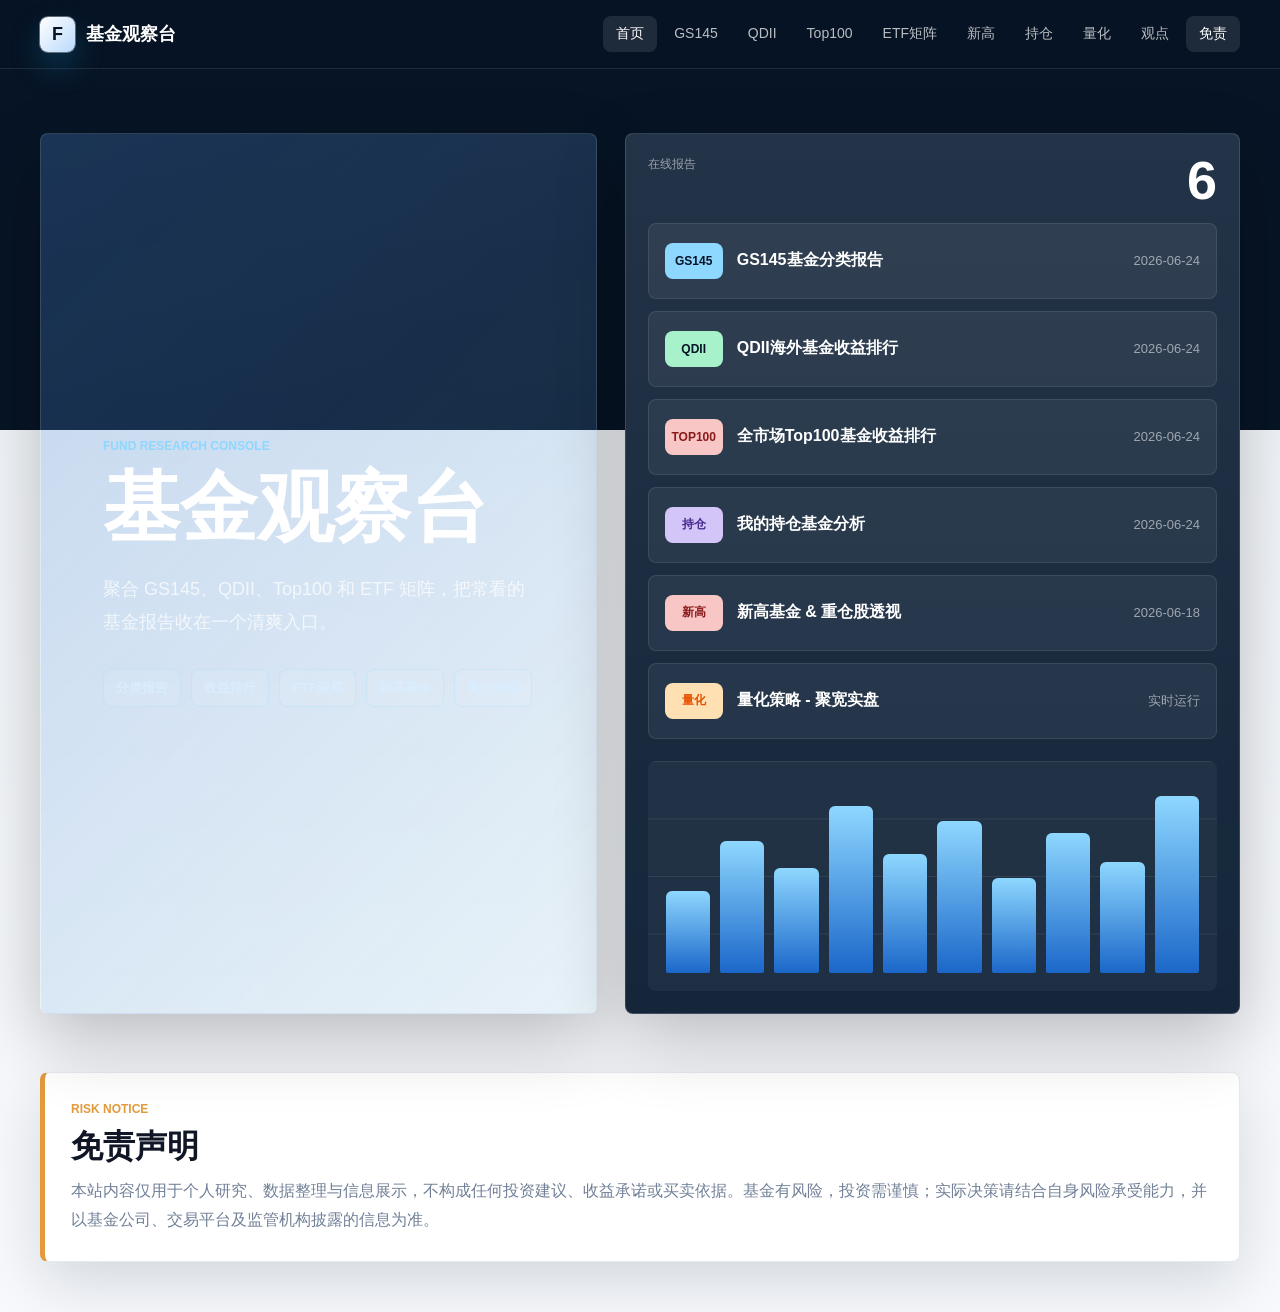
==== index.html @ 10d65381 "新增量化策略板块: ETF轮动-激进4轮动(聚宽)" ====
<!DOCTYPE html>
<html lang="zh-CN">
<head>
  <meta charset="UTF-8">
  <meta name="viewport" content="width=device-width, initial-scale=1.0">
  <title>基金观察台</title>
  <link rel="stylesheet" href="assets/site.css">
</head>
<body>
  <script src="assets/nav.js"></script>

  <main>
    <section class="dashboard-hero">
      <div class="hero-command">
        <p class="eyebrow">Fund Research Console</p>
        <h1>基金观察台</h1>
        <p class="hero-summary">聚合 GS145、QDII、Top100 和 ETF 矩阵，把常看的基金报告收在一个清爽入口。</p>
        <div class="hero-tags" aria-label="站点能力">
          <span>分类报告</span>
          <span>收益排行</span>
          <span>ETF观察</span>
          <span>新高基金</span>
          <span>量化策略</span>
        </div>
      </div>

      <aside class="overview-board" aria-label="报告概览">
        <div class="board-header">
          <span class="panel-label">在线报告</span>
          <strong>6</strong>
        </div>
        <div class="board-list">
          <a class="board-item" href="pages/gs145.html">
            <span class="item-code">GS145</span>
            <span class="item-title">GS145基金分类报告</span>
            <span class="item-meta">2026-06-24</span>
          </a>
          <a class="board-item" href="pages/qdii.html">
            <span class="item-code accent">QDII</span>
            <span class="item-title">QDII海外基金收益排行</span>
            <span class="item-meta">2026-06-24</span>
          </a>
          <a class="board-item" href="pages/top100.html">
            <span class="item-code accent2">TOP100</span>
            <span class="item-title">全市场Top100基金收益排行</span>
            <span class="item-meta">2026-06-24</span>
          </a>
          <a class="board-item" href="pages/holding.html">
            <span class="item-code accent3">持仓</span>
            <span class="item-title">我的持仓基金分析</span>
            <span class="item-meta">2026-06-24</span>
          </a>
          <a class="board-item" href="pages/new_high.html">
            <span class="item-code accent2">新高</span>
            <span class="item-title">新高基金 &amp; 重仓股透视</span>
            <span class="item-meta">2026-06-18</span>
          </a>
          <a class="board-item" href="pages/quant_strategy.html">
            <span class="item-code accent4">量化</span>
            <span class="item-title">量化策略 - 聚宽实盘</span>
            <span class="item-meta">实时运行</span>
          </a>
        </div>
        <div class="pulse-grid" aria-hidden="true">
          <span style="height: 42%"></span>
          <span style="height: 68%"></span>
          <span style="height: 54%"></span>
          <span style="height: 86%"></span>
          <span style="height: 61%"></span>
          <span style="height: 78%"></span>
          <span style="height: 49%"></span>
          <span style="height: 72%"></span>
          <span style="height: 57%"></span>
          <span style="height: 91%"></span>
        </div>
      </aside>
    </section>

    <section class="disclaimer" id="disclaimer">
      <span class="disclaimer-tag">Risk Notice</span>
      <h2>免责声明</h2>
      <p>本站内容仅用于个人研究、数据整理与信息展示，不构成任何投资建议、收益承诺或买卖依据。基金有风险，投资需谨慎；实际决策请结合自身风险承受能力，并以基金公司、交易平台及监管机构披露的信息为准。</p>
    </section>
  </main>
</body>
</html>
---- assets/site.css ----
:root {
  --ink: #101626;
  --muted: #718097;
  --line: rgba(154, 170, 196, 0.26);
  --bg: #eef2f7;
  --panel: #ffffff;
  --navy: #071425;
  --navy-2: #0d243f;
  --blue: #1b67c9;
  --cyan: #18a4d8;
  --red: #d54c43;
  --orange: #e29a3b;
  --green: #31a66a;
  --violet: #7a67d8;
  --shadow: 0 22px 60px rgba(10, 23, 44, 0.14);
}

* {
  box-sizing: border-box;
}

html {
  scroll-behavior: smooth;
}

body {
  margin: 0;
  min-height: 100vh;
  color: var(--ink);
  font-family: -apple-system, BlinkMacSystemFont, "PingFang SC", "Microsoft YaHei", "Segoe UI", sans-serif;
  background:
    linear-gradient(180deg, #071425 0, #071425 430px, transparent 430px),
    linear-gradient(180deg, #eef2f7 0%, #f7f9fc 100%);
}

a {
  color: inherit;
  text-decoration: none;
}

.site-header {
  position: sticky;
  top: 0;
  z-index: 20;
  color: #fff;
  background: rgba(7, 20, 37, 0.82);
  border-bottom: 1px solid rgba(255, 255, 255, 0.1);
  backdrop-filter: blur(18px);
}

.nav {
  display: flex;
  align-items: center;
  justify-content: space-between;
  gap: 24px;
  width: min(1200px, calc(100% - 40px));
  min-height: 68px;
  margin: 0 auto;
}

.brand {
  display: inline-flex;
  align-items: center;
  gap: 11px;
  font-size: 18px;
  font-weight: 800;
  white-space: nowrap;
}

.brand-mark {
  display: inline-grid;
  place-items: center;
  width: 35px;
  height: 35px;
  border-radius: 8px;
  color: #071425;
  background: linear-gradient(135deg, #ffffff, #b9dafb);
  box-shadow: 0 0 0 1px rgba(255, 255, 255, 0.35), 0 14px 30px rgba(24, 164, 216, 0.25);
}

.nav-links {
  display: flex;
  align-items: center;
  justify-content: flex-end;
  gap: 4px;
  flex-wrap: wrap;
}

.nav-links a {
  min-height: 36px;
  padding: 9px 13px;
  border-radius: 8px;
  color: rgba(255, 255, 255, 0.72);
  font-size: 14px;
}

.nav-links a:hover,
.nav-links a.active {
  background: rgba(255, 255, 255, 0.1);
  color: #fff;
}

main {
  width: min(1200px, calc(100% - 40px));
  margin: 0 auto;
}

.hero {
  display: grid;
  grid-template-columns: minmax(0, 1.06fr) minmax(360px, 0.94fr);
  gap: 28px;
  align-items: stretch;
  padding: 64px 0 24px;
}

.hero-copy {
  min-height: 520px;
  padding: clamp(34px, 5vw, 62px);
  color: #fff;
  border: 1px solid rgba(255, 255, 255, 0.13);
  border-radius: 8px;
  background:
    linear-gradient(135deg, rgba(27, 103, 201, 0.24), rgba(24, 164, 216, 0.08)),
    linear-gradient(180deg, rgba(255, 255, 255, 0.08), rgba(255, 255, 255, 0.03));
  box-shadow: 0 26px 70px rgba(0, 0, 0, 0.24);
}

.eyebrow {
  margin: 0 0 14px;
  color: #8ed7ff;
  font-size: 12px;
  font-weight: 800;
  letter-spacing: 0;
  text-transform: uppercase;
}

h1,
h2,
h3,
p {
  margin-top: 0;
}

h1 {
  max-width: 780px;
  margin-bottom: 18px;
  font-size: clamp(42px, 5.8vw, 72px);
  line-height: 1.06;
  letter-spacing: 0;
}

.lead {
  max-width: 680px;
  margin-bottom: 34px;
  color: rgba(255, 255, 255, 0.72);
  font-size: 18px;
  line-height: 1.85;
}

.hero-actions {
  display: flex;
  gap: 12px;
  flex-wrap: wrap;
}

.button {
  display: inline-flex;
  align-items: center;
  justify-content: center;
  min-height: 44px;
  padding: 0 18px;
  border-radius: 8px;
  border: 1px solid transparent;
  font-size: 14px;
  font-weight: 800;
}

.button.primary {
  color: #071425;
  background: #fff;
  box-shadow: 0 16px 34px rgba(24, 164, 216, 0.2);
}

.button.subtle {
  color: #d9edff;
  background: rgba(255, 255, 255, 0.08);
  border-color: rgba(255, 255, 255, 0.16);
}

.terminal-panel {
  min-height: 520px;
  padding: 22px;
  border-radius: 8px;
  color: #fff;
  background:
    linear-gradient(180deg, rgba(255, 255, 255, 0.1), rgba(255, 255, 255, 0.04)),
    #0b1d33;
  border: 1px solid rgba(255, 255, 255, 0.13);
  box-shadow: 0 26px 70px rgba(0, 0, 0, 0.24);
}

.terminal-head,
.terminal-stats,
.ticker-row {
  display: grid;
  gap: 12px;
}

.terminal-head {
  grid-template-columns: 1fr auto;
  align-items: start;
  margin-bottom: 24px;
}

.panel-label,
.terminal-stats span,
.ticker-row span {
  display: block;
  color: rgba(255, 255, 255, 0.54);
  font-size: 12px;
}

.terminal-head strong {
  display: block;
  margin-top: 6px;
  font-size: 26px;
}

.status-dot {
  display: inline-flex;
  align-items: center;
  min-height: 28px;
  padding: 0 10px;
  border-radius: 999px;
  color: #a7f2cb;
  background: rgba(49, 166, 106, 0.14);
  font-size: 12px;
  font-weight: 800;
}

.rank-strip {
  display: grid;
  grid-template-columns: repeat(5, minmax(0, 1fr));
  gap: 8px;
  margin-bottom: 24px;
}

.rank-card {
  min-height: 82px;
  padding: 12px 8px;
  border-radius: 8px;
  background: rgba(255, 255, 255, 0.06);
  border: 1px solid rgba(255, 255, 255, 0.08);
}

.rank-card span,
.rank-card strong {
  display: block;
}

.rank-card span {
  min-height: 32px;
  color: #fff;
  font-size: 13px;
  font-weight: 900;
}

.rank-card strong {
  color: rgba(255, 255, 255, 0.58);
  font-size: 12px;
}

.rank-card.hot {
  border-top: 3px solid var(--red);
}

.rank-card.warm {
  border-top: 3px solid var(--orange);
}

.rank-card.steady {
  border-top: 3px solid var(--green);
}

.rank-card.cool {
  border-top: 3px solid var(--violet);
}

.rank-card.quiet {
  border-top: 3px solid #9aa9bd;
}

.signal-chart {
  display: grid;
  grid-template-columns: repeat(8, 1fr);
  align-items: end;
  gap: 10px;
  height: 190px;
  margin-bottom: 22px;
  padding: 18px;
  border-radius: 8px;
  background:
    linear-gradient(rgba(255, 255, 255, 0.08) 1px, transparent 1px) 0 0 / 100% 25%,
    rgba(255, 255, 255, 0.045);
}

.signal-chart span {
  display: block;
  border-radius: 6px 6px 2px 2px;
  background: linear-gradient(180deg, #8ed7ff, #1b67c9);
}

.terminal-stats {
  grid-template-columns: 0.8fr 0.7fr 1.2fr;
}

.terminal-stats div {
  padding: 14px;
  border-radius: 8px;
  background: rgba(255, 255, 255, 0.06);
}

.terminal-stats strong {
  display: block;
  margin-top: 8px;
  font-size: 18px;
}

.ticker-row {
  grid-template-columns: repeat(4, minmax(0, 1fr));
  margin: 8px 0 42px;
  padding: 16px;
  border: 1px solid var(--line);
  border-radius: 8px;
  background: rgba(255, 255, 255, 0.92);
  box-shadow: var(--shadow);
}

.ticker-row span {
  color: var(--muted);
}

.ticker-row strong {
  display: block;
  margin-top: 8px;
  font-size: 15px;
}

.section {
  padding: 28px 0 12px;
}

.split-section {
  display: grid;
  grid-template-columns: 0.74fr 1.26fr;
  gap: 28px;
  align-items: start;
}

.section-intro {
  position: sticky;
  top: 96px;
  padding: 26px 0;
}

.section-intro .eyebrow,
.report-heading .eyebrow {
  color: var(--blue);
}

.section-intro h2,
.disclaimer h2,
.report-heading h1 {
  margin-bottom: 12px;
  font-size: 32px;
  line-height: 1.18;
}

.section-intro p,
.module-card p,
.disclaimer p,
.report-heading p {
  margin-bottom: 0;
  color: var(--muted);
  line-height: 1.8;
}

.module-grid {
  display: grid;
  gap: 14px;
}

.module-card,
.disclaimer,
.report-heading,
.report-frame-wrap {
  border: 1px solid var(--line);
  border-radius: 8px;
  background: var(--panel);
  box-shadow: var(--shadow);
}

.module-card {
  display: grid;
  grid-template-columns: auto 1fr;
  gap: 12px 18px;
  min-height: 160px;
  padding: 24px;
}

.module-card.featured {
  color: #fff;
  background:
    linear-gradient(135deg, rgba(27, 103, 201, 0.92), rgba(11, 29, 51, 0.96)),
    var(--navy-2);
}

.module-card.featured p {
  color: rgba(255, 255, 255, 0.72);
}

.module-index {
  grid-row: span 3;
  color: var(--cyan);
  font-size: 13px;
  font-weight: 900;
}

.module-card h3 {
  margin-bottom: 0;
  font-size: 22px;
}

.module-link {
  align-self: end;
  color: #aee6ff;
  font-size: 13px;
  font-weight: 900;
}

.disclaimer {
  margin: 34px 0 50px;
  padding: 26px;
  border-left: 5px solid var(--orange);
}

.disclaimer-tag {
  display: inline-block;
  margin-bottom: 12px;
  color: var(--orange);
  font-size: 12px;
  font-weight: 900;
  text-transform: uppercase;
}

.report-shell {
  padding: 26px 0 50px;
}

.report-heading {
  display: flex;
  align-items: center;
  justify-content: space-between;
  gap: 20px;
  margin-bottom: 16px;
  padding: 24px;
}

.report-heading h1 {
  font-size: 30px;
}

.report-heading .button.subtle {
  color: var(--navy);
  background: #eef5ff;
  border-color: #cddcf3;
}

.report-frame-wrap {
  height: calc(100vh - 190px);
  min-height: 720px;
  overflow: hidden;
}

.report-frame {
  display: block;
  width: 100%;
  height: 100%;
  border: 0;
  background: #fff;
}

.disclaimer.compact {
  margin-bottom: 0;
}

.dashboard-hero {
  display: grid;
  grid-template-columns: minmax(0, 0.95fr) minmax(420px, 1.05fr);
  gap: 28px;
  align-items: stretch;
  padding: 64px 0 24px;
}

.hero-command,
.overview-board {
  min-height: 500px;
  border-radius: 8px;
  color: #fff;
  border: 1px solid rgba(255, 255, 255, 0.13);
  box-shadow: 0 26px 70px rgba(0, 0, 0, 0.24);
}

.hero-command {
  display: flex;
  flex-direction: column;
  justify-content: center;
  padding: clamp(34px, 5vw, 62px);
  background:
    linear-gradient(135deg, rgba(27, 103, 201, 0.22), rgba(24, 164, 216, 0.06)),
    linear-gradient(180deg, rgba(255, 255, 255, 0.08), rgba(255, 255, 255, 0.03));
}

.hero-command h1 {
  margin-bottom: 24px;
  white-space: nowrap;
  font-size: clamp(56px, 6vw, 82px);
}

.hero-summary {
  max-width: 460px;
  margin: 0;
  color: rgba(255, 255, 255, 0.72);
  font-size: 18px;
  line-height: 1.85;
}

.hero-tags {
  display: flex;
  flex-wrap: wrap;
  gap: 10px;
  margin-top: 30px;
}

.hero-tags span {
  padding: 9px 12px;
  border-radius: 8px;
  border: 1px solid rgba(142, 215, 255, 0.24);
  background: rgba(255, 255, 255, 0.08);
  color: #d9edff;
  font-size: 13px;
  font-weight: 800;
}

.overview-board {
  padding: 22px;
  background:
    linear-gradient(180deg, rgba(255, 255, 255, 0.1), rgba(255, 255, 255, 0.04)),
    #0b1d33;
}

.board-header {
  display: flex;
  align-items: flex-start;
  justify-content: space-between;
  gap: 20px;
  margin-bottom: 18px;
}

.board-header strong {
  font-size: 54px;
  line-height: 0.9;
}

.board-list {
  display: grid;
  gap: 12px;
  margin-bottom: 22px;
}

.board-item {
  display: grid;
  grid-template-columns: auto 1fr auto;
  gap: 14px;
  align-items: center;
  min-height: 76px;
  padding: 16px;
  border-radius: 8px;
  background: rgba(255, 255, 255, 0.06);
  border: 1px solid rgba(255, 255, 255, 0.09);
}

.board-item:hover {
  background: rgba(255, 255, 255, 0.1);
}

.item-code {
  display: inline-grid;
  place-items: center;
  width: 58px;
  height: 36px;
  border-radius: 8px;
  color: #071425;
  background: #8ed7ff;
  font-size: 12px;
  font-weight: 900;
}

.item-code.accent {
  background: #a7f2cb;
}

.item-code.accent2 {
  background: #f9c6c6;
  color: #8b1a1a;
}

.item-code.accent3 {
  background: #d4c5f9;
  color: #4a2d8f;
}

.item-code.accent4 {
  background: #ffe0b2;
  color: #e65100;
}

.item-title {
  font-weight: 900;
}

.item-meta {
  color: rgba(255, 255, 255, 0.55);
  font-size: 13px;
}

.pulse-grid {
  display: grid;
  grid-template-columns: repeat(10, 1fr);
  align-items: end;
  gap: 10px;
  height: 230px;
  padding: 18px;
  border-radius: 8px;
  background:
    linear-gradient(rgba(255, 255, 255, 0.08) 1px, transparent 1px) 0 0 / 100% 25%,
    rgba(255, 255, 255, 0.045);
}

.pulse-grid span {
  display: block;
  border-radius: 6px 6px 2px 2px;
  background: linear-gradient(180deg, #8ed7ff, #1b67c9);
}

.report-section {
  padding: 30px 0 12px;
}

.report-card-grid {
  display: grid;
  grid-template-columns: repeat(2, minmax(0, 1fr));
  gap: 18px;
}

.report-card {
  display: flex;
  flex-direction: column;
  min-height: 330px;
  padding: 26px;
  border-radius: 8px;
  border: 1px solid var(--line);
  background: #fff;
  box-shadow: var(--shadow);
}

.report-card:hover {
  transform: translateY(-2px);
}

.report-card.primary-report {
  color: #fff;
  background:
    linear-gradient(135deg, rgba(27, 103, 201, 0.94), rgba(11, 29, 51, 0.97)),
    var(--navy-2);
}

.report-card.qdii-report {
  background:
    linear-gradient(135deg, rgba(255, 255, 255, 0.96), rgba(239, 248, 244, 0.96)),
    #fff;
}

.report-card.top100-report {
  background:
    linear-gradient(135deg, rgba(255, 245, 245, 0.96), rgba(253, 237, 237, 0.96)),
    #fff;
}

.report-card-top,
.report-metrics {
  display: flex;
  gap: 10px;
  flex-wrap: wrap;
  align-items: center;
}

.report-card-top {
  justify-content: space-between;
  margin-bottom: 30px;
}

.report-badge {
  display: inline-flex;
  align-items: center;
  min-height: 30px;
  padding: 0 11px;
  border-radius: 999px;
  background: rgba(27, 103, 201, 0.12);
  color: var(--blue);
  font-size: 12px;
  font-weight: 900;
}

.primary-report .report-badge {
  background: rgba(255, 255, 255, 0.14);
  color: #aee6ff;
}

.report-date {
  color: var(--muted);
  font-size: 13px;
}

.primary-report .report-date,
.primary-report p {
  color: rgba(255, 255, 255, 0.68);
}

.report-card h3 {
  margin-bottom: 12px;
  font-size: 30px;
  line-height: 1.18;
}

.report-card p {
  color: var(--muted);
  line-height: 1.8;
}

.report-metrics {
  margin-top: auto;
  padding-top: 26px;
}

.report-metrics span {
  min-width: 116px;
  padding: 12px;
  border-radius: 8px;
  color: var(--muted);
  background: #f3f6fb;
  font-size: 12px;
}

.primary-report .report-metrics span {
  color: rgba(255, 255, 255, 0.62);
  background: rgba(255, 255, 255, 0.08);
}

.report-metrics strong {
  display: block;
  margin-bottom: 4px;
  color: var(--ink);
  font-size: 18px;
}

.primary-report .report-metrics strong {
  color: #fff;
}

.report-card .module-link {
  margin-top: 22px;
}

.qdii-report .module-link {
  color: var(--blue);
}

.top100-report .module-link {
  color: #c0392b;
}

@media (max-width: 900px) {
  body {
    background:
      linear-gradient(180deg, #071425 0, #071425 720px, transparent 720px),
      linear-gradient(180deg, #eef2f7 0%, #f7f9fc 100%);
  }

  .nav {
    align-items: flex-start;
    flex-direction: column;
    gap: 10px;
    padding: 12px 0;
  }

  .nav-links {
    justify-content: flex-start;
  }

  .nav-links a {
    padding-inline: 10px;
    font-size: 13px;
  }

  .hero,
  .split-section,
  .dashboard-hero {
    grid-template-columns: 1fr;
  }

  .hero {
    padding-top: 30px;
  }

  .hero-copy,
  .hero-command,
  .terminal-panel {
    min-height: auto;
  }

  .section-intro {
    position: static;
    padding-bottom: 0;
  }

  .ticker-row {
    grid-template-columns: repeat(2, minmax(0, 1fr));
  }

  .report-card-grid {
    grid-template-columns: 1fr;
  }

  .report-heading {
    align-items: flex-start;
    flex-direction: column;
  }

  .report-frame-wrap {
    height: 78vh;
    min-height: 560px;
  }
}

@media (max-width: 560px) {
  main,
  .nav {
    width: min(100% - 22px, 1200px);
  }

  .hero-copy,
  .hero-command,
  .terminal-panel,
  .overview-board,
  .module-card,
  .report-card,
  .report-heading {
    padding: 20px;
  }

  .rank-strip,
  .ticker-row,
  .terminal-stats {
    grid-template-columns: 1fr;
  }

  .signal-chart {
    height: 150px;
  }

  .board-item {
    grid-template-columns: 1fr;
  }

  .pulse-grid {
    height: 150px;
  }

  .button {
    width: 100%;
  }
}
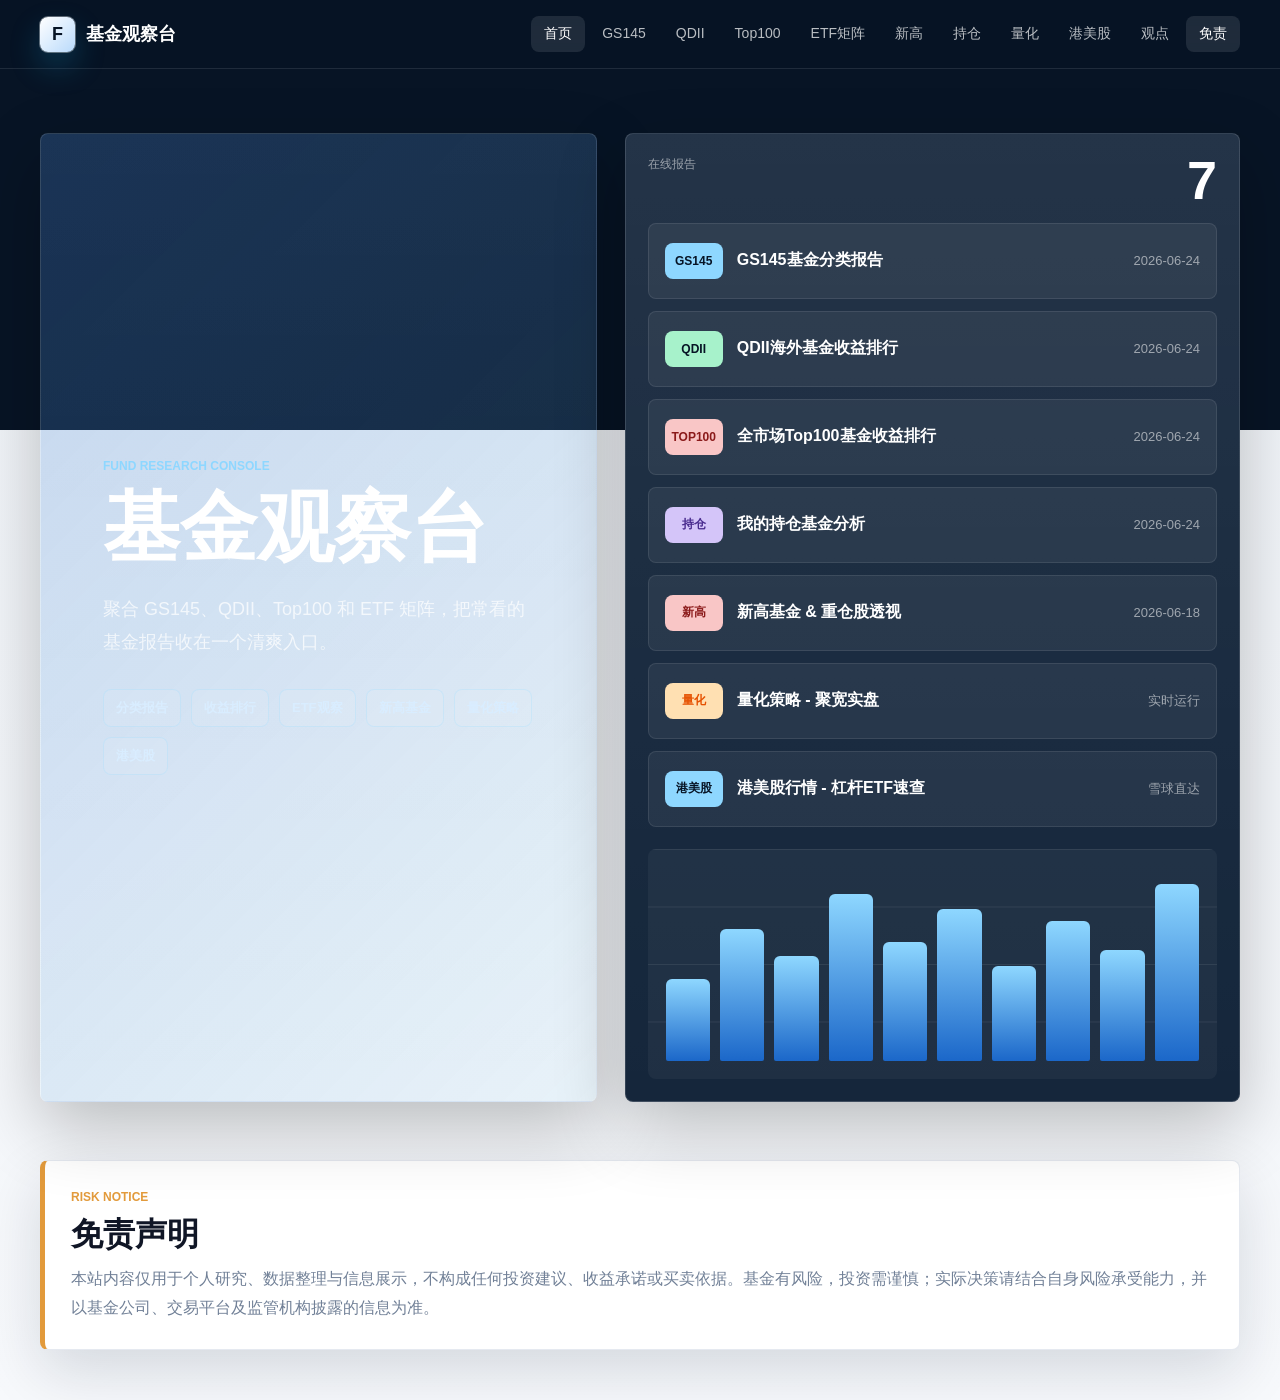
==== commit f0a164e5: "新增港美股行情页面: 7组折叠索引+雪球链接+杠杆ETF速查" ====
--- a/index.html
+++ b/index.html
@@ -21,13 +21,14 @@
           <span>ETF观察</span>
           <span>新高基金</span>
           <span>量化策略</span>
+          <span>港美股</span>
         </div>
       </div>
 
       <aside class="overview-board" aria-label="报告概览">
         <div class="board-header">
           <span class="panel-label">在线报告</span>
-          <strong>6</strong>
+          <strong>7</strong>
         </div>
         <div class="board-list">
           <a class="board-item" href="pages/gs145.html">
@@ -60,6 +61,11 @@
             <span class="item-title">量化策略 - 聚宽实盘</span>
             <span class="item-meta">实时运行</span>
           </a>
+          <a class="board-item" href="pages/market_watch.html">
+            <span class="item-code">港美股</span>
+            <span class="item-title">港美股行情 - 杠杆ETF速查</span>
+            <span class="item-meta">雪球直达</span>
+          </a>
         </div>
         <div class="pulse-grid" aria-hidden="true">
           <span style="height: 42%"></span>
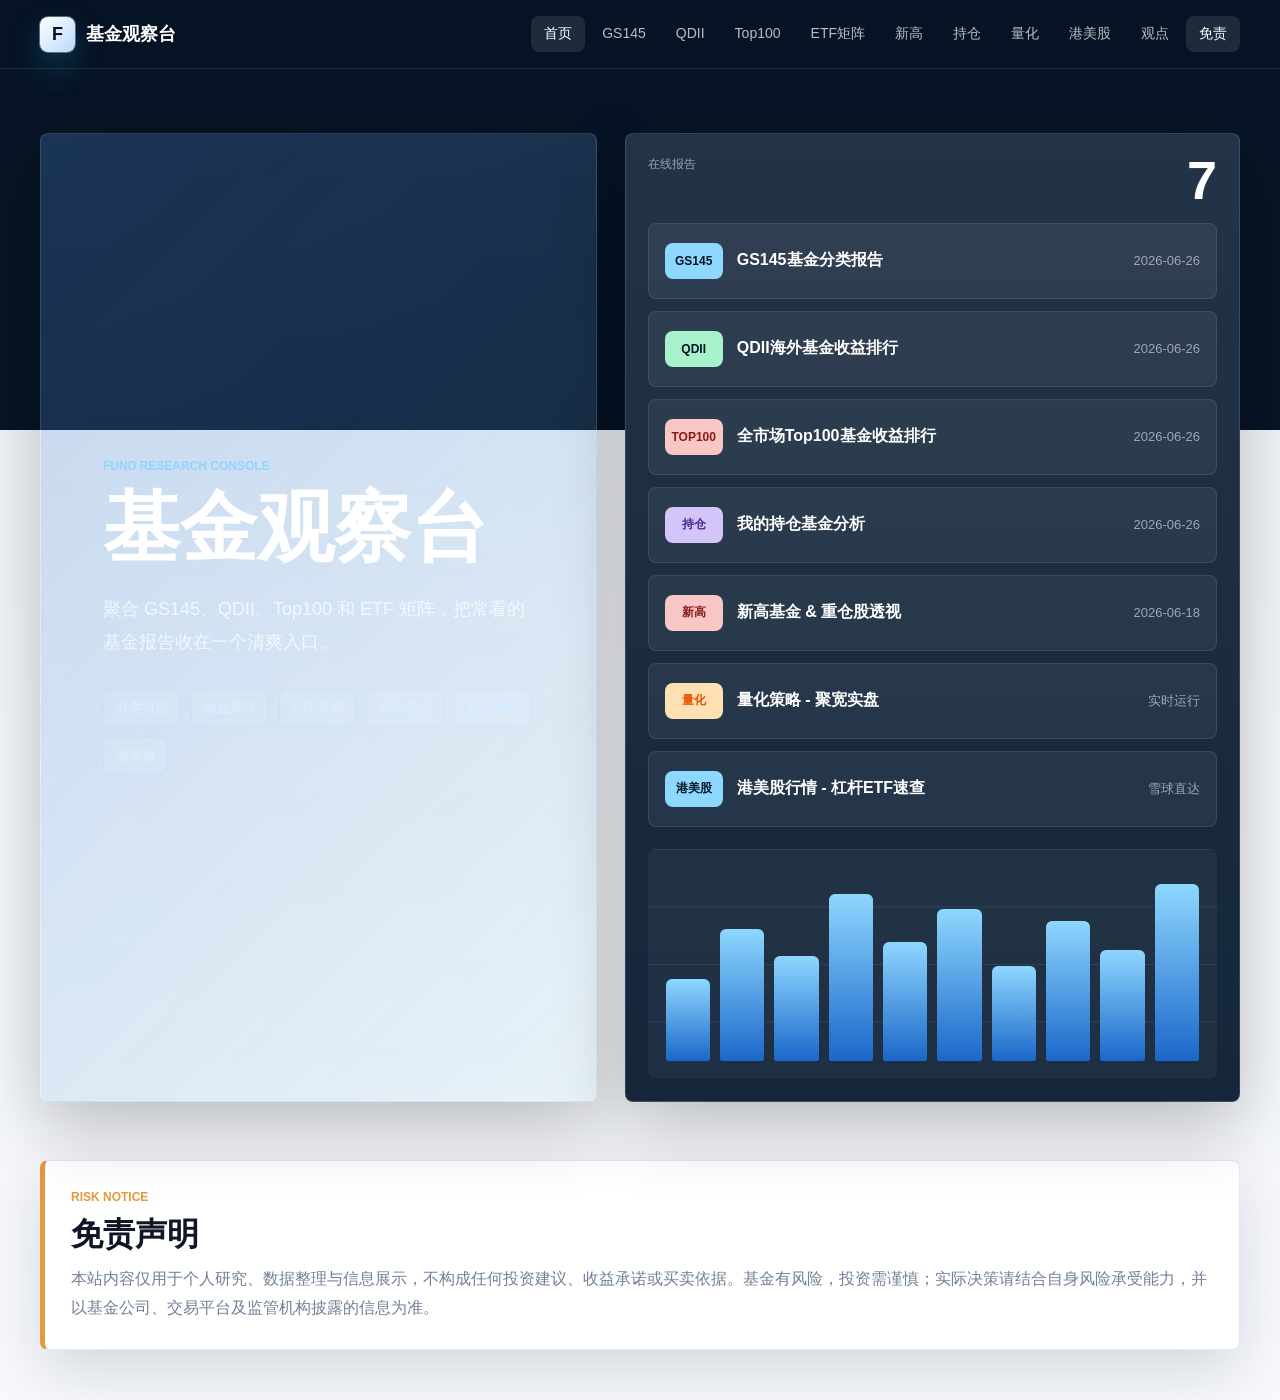
==== commit 582ece69: "Update all report data 2026-06-26" ====
--- a/index.html
+++ b/index.html
@@ -34,22 +34,22 @@
           <a class="board-item" href="pages/gs145.html">
             <span class="item-code">GS145</span>
             <span class="item-title">GS145基金分类报告</span>
-            <span class="item-meta">2026-06-24</span>
+            <span class="item-meta">2026-06-26</span>
           </a>
           <a class="board-item" href="pages/qdii.html">
             <span class="item-code accent">QDII</span>
             <span class="item-title">QDII海外基金收益排行</span>
-            <span class="item-meta">2026-06-24</span>
+            <span class="item-meta">2026-06-26</span>
           </a>
           <a class="board-item" href="pages/top100.html">
             <span class="item-code accent2">TOP100</span>
             <span class="item-title">全市场Top100基金收益排行</span>
-            <span class="item-meta">2026-06-24</span>
+            <span class="item-meta">2026-06-26</span>
           </a>
           <a class="board-item" href="pages/holding.html">
             <span class="item-code accent3">持仓</span>
             <span class="item-title">我的持仓基金分析</span>
-            <span class="item-meta">2026-06-24</span>
+            <span class="item-meta">2026-06-26</span>
           </a>
           <a class="board-item" href="pages/new_high.html">
             <span class="item-code accent2">新高</span>
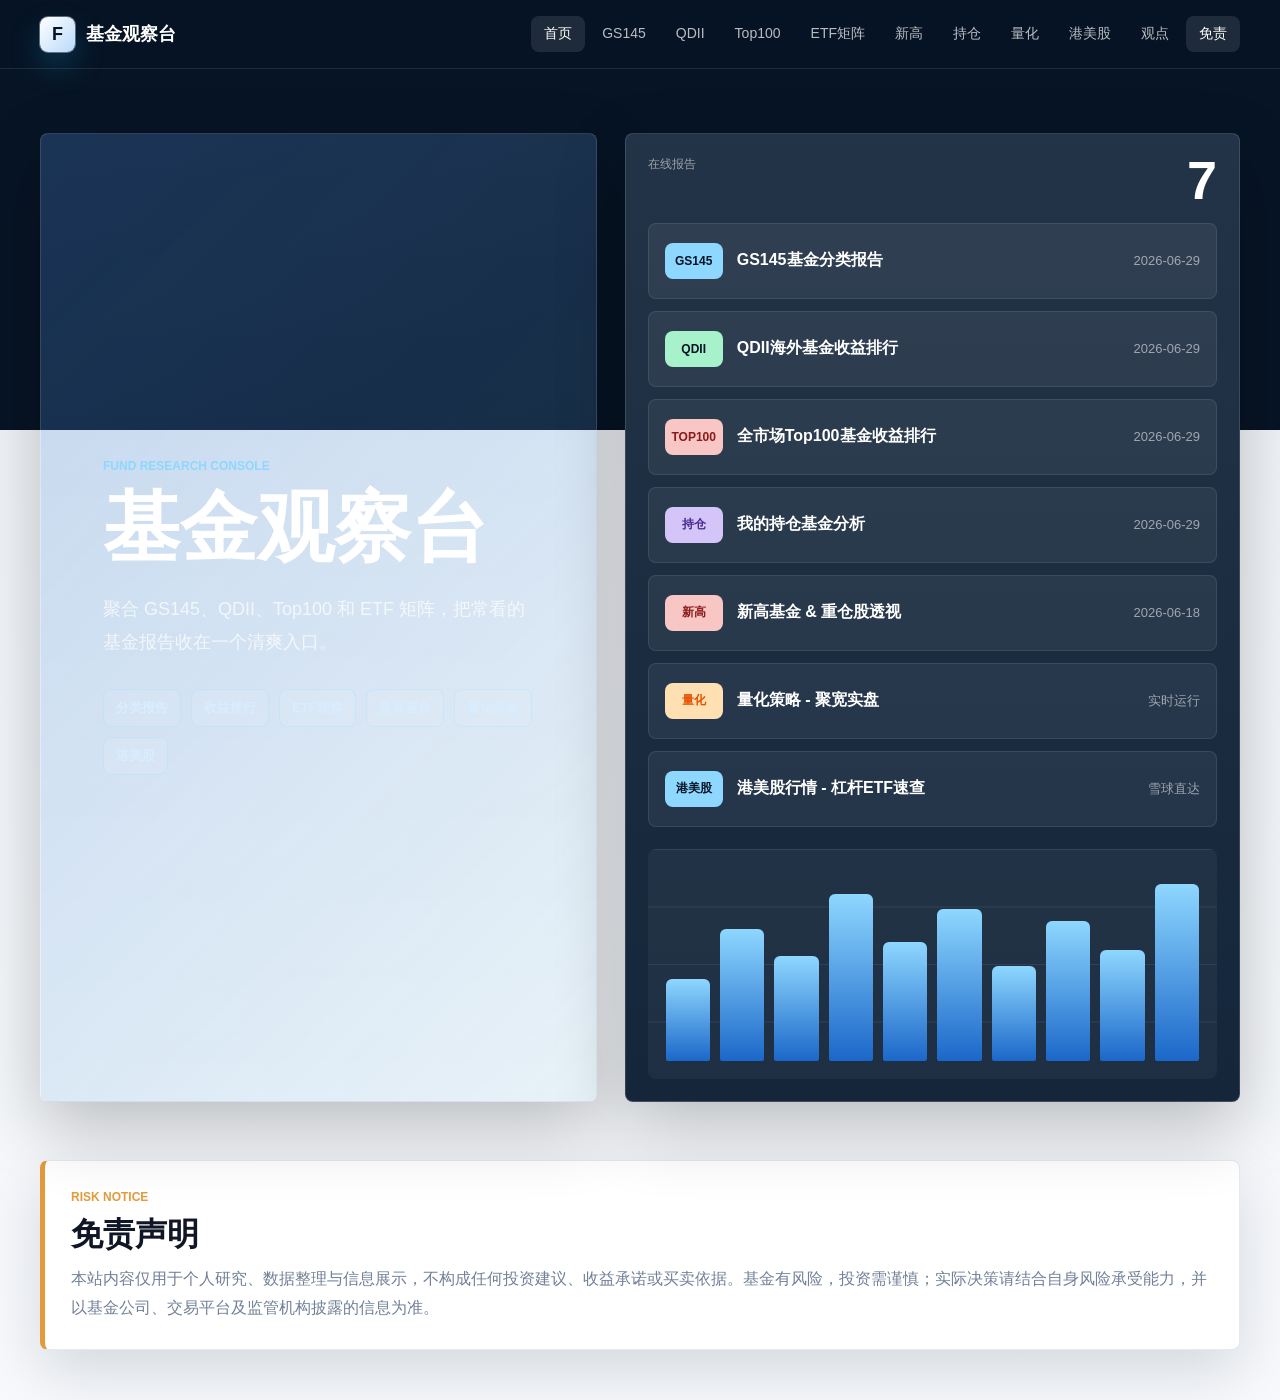
==== commit b058a1a0: "Update all report data 2026-06-29" ====
--- a/index.html
+++ b/index.html
@@ -34,22 +34,22 @@
           <a class="board-item" href="pages/gs145.html">
             <span class="item-code">GS145</span>
             <span class="item-title">GS145基金分类报告</span>
-            <span class="item-meta">2026-06-26</span>
+            <span class="item-meta">2026-06-29</span>
           </a>
           <a class="board-item" href="pages/qdii.html">
             <span class="item-code accent">QDII</span>
             <span class="item-title">QDII海外基金收益排行</span>
-            <span class="item-meta">2026-06-26</span>
+            <span class="item-meta">2026-06-29</span>
           </a>
           <a class="board-item" href="pages/top100.html">
             <span class="item-code accent2">TOP100</span>
             <span class="item-title">全市场Top100基金收益排行</span>
-            <span class="item-meta">2026-06-26</span>
+            <span class="item-meta">2026-06-29</span>
           </a>
           <a class="board-item" href="pages/holding.html">
             <span class="item-code accent3">持仓</span>
             <span class="item-title">我的持仓基金分析</span>
-            <span class="item-meta">2026-06-26</span>
+            <span class="item-meta">2026-06-29</span>
           </a>
           <a class="board-item" href="pages/new_high.html">
             <span class="item-code accent2">新高</span>
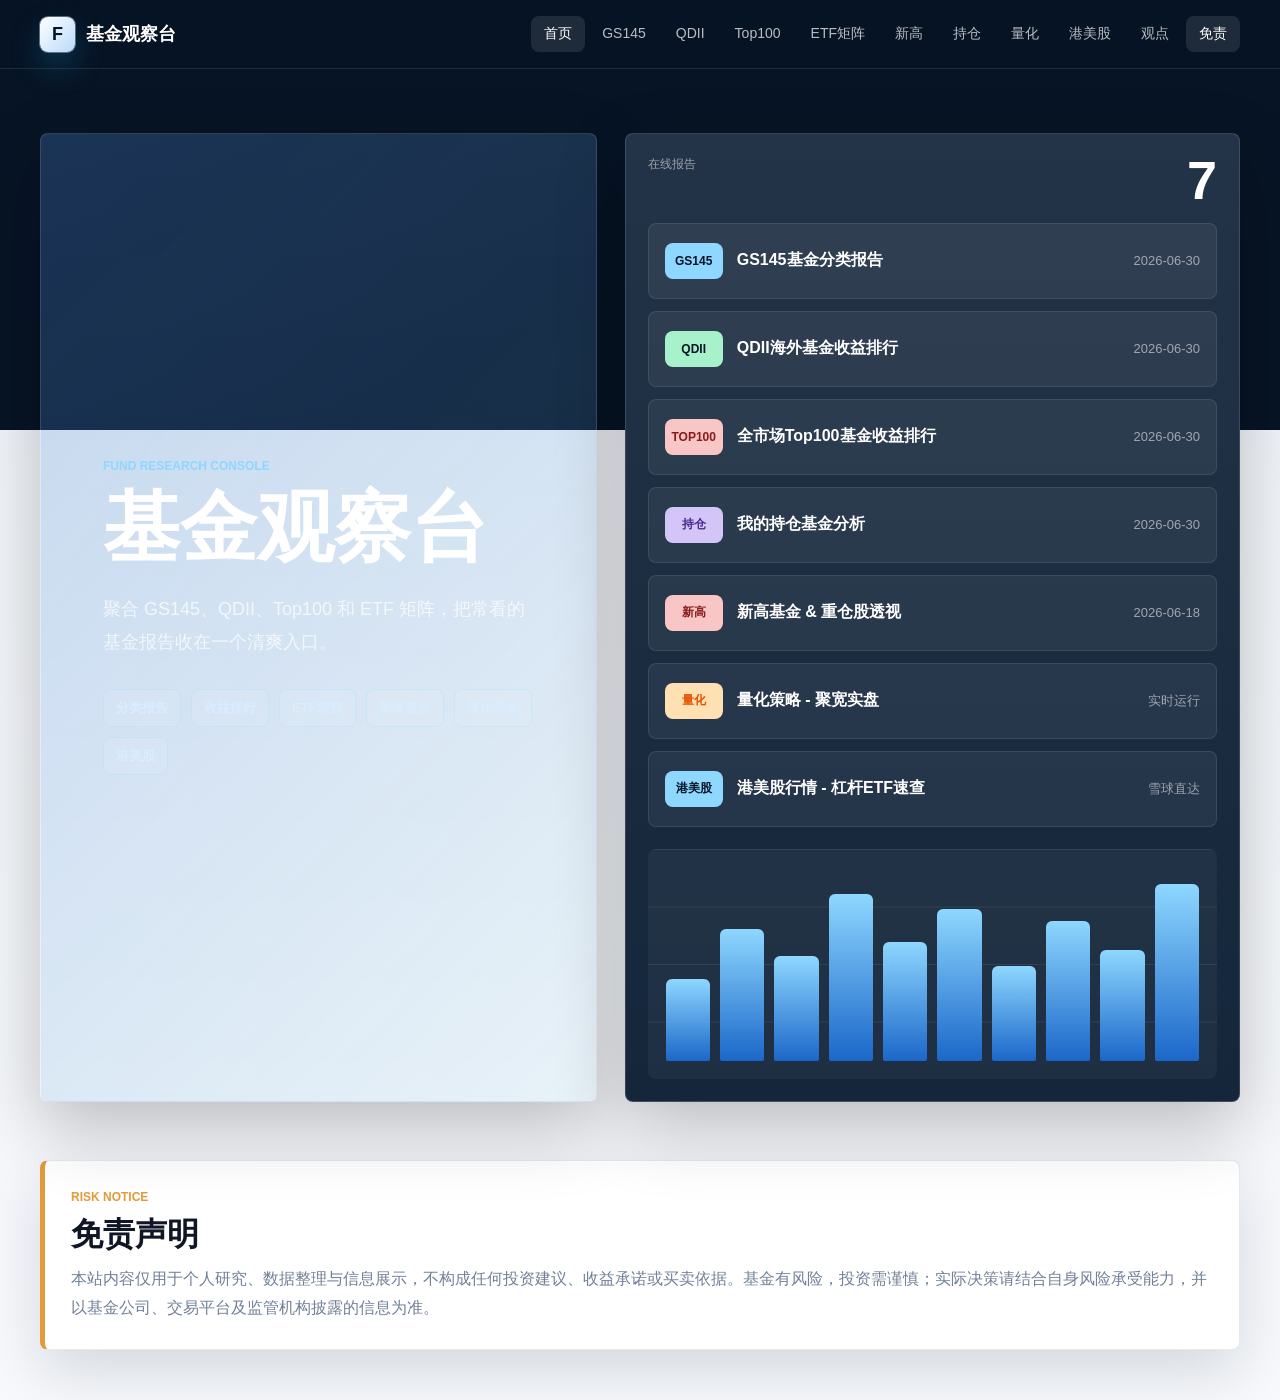
==== commit 5489d1cc: "Update all report data 2026-06-30" ====
--- a/index.html
+++ b/index.html
@@ -34,22 +34,22 @@
           <a class="board-item" href="pages/gs145.html">
             <span class="item-code">GS145</span>
             <span class="item-title">GS145基金分类报告</span>
-            <span class="item-meta">2026-06-29</span>
+            <span class="item-meta">2026-06-30</span>
           </a>
           <a class="board-item" href="pages/qdii.html">
             <span class="item-code accent">QDII</span>
             <span class="item-title">QDII海外基金收益排行</span>
-            <span class="item-meta">2026-06-29</span>
+            <span class="item-meta">2026-06-30</span>
           </a>
           <a class="board-item" href="pages/top100.html">
             <span class="item-code accent2">TOP100</span>
             <span class="item-title">全市场Top100基金收益排行</span>
-            <span class="item-meta">2026-06-29</span>
+            <span class="item-meta">2026-06-30</span>
           </a>
           <a class="board-item" href="pages/holding.html">
             <span class="item-code accent3">持仓</span>
             <span class="item-title">我的持仓基金分析</span>
-            <span class="item-meta">2026-06-29</span>
+            <span class="item-meta">2026-06-30</span>
           </a>
           <a class="board-item" href="pages/new_high.html">
             <span class="item-code accent2">新高</span>
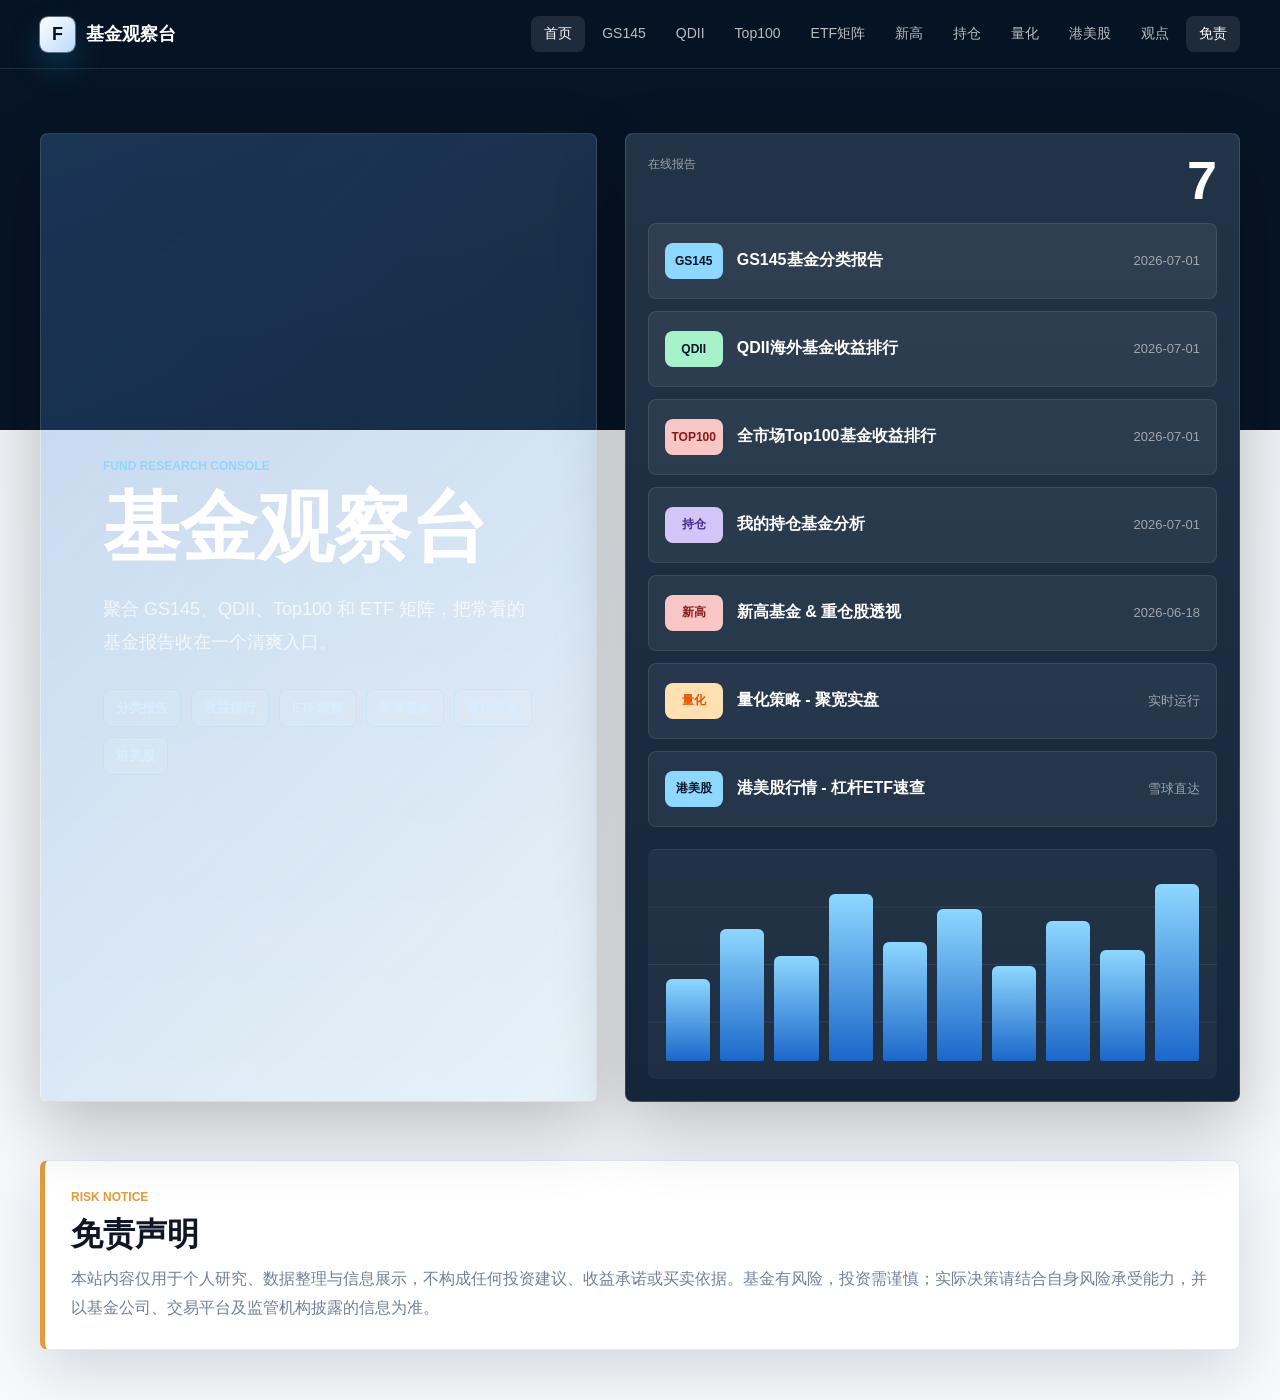
==== commit 103b192c: "Update all report data 2026-07-01" ====
--- a/index.html
+++ b/index.html
@@ -34,22 +34,22 @@
           <a class="board-item" href="pages/gs145.html">
             <span class="item-code">GS145</span>
             <span class="item-title">GS145基金分类报告</span>
-            <span class="item-meta">2026-06-30</span>
+            <span class="item-meta">2026-07-01</span>
           </a>
           <a class="board-item" href="pages/qdii.html">
             <span class="item-code accent">QDII</span>
             <span class="item-title">QDII海外基金收益排行</span>
-            <span class="item-meta">2026-06-30</span>
+            <span class="item-meta">2026-07-01</span>
           </a>
           <a class="board-item" href="pages/top100.html">
             <span class="item-code accent2">TOP100</span>
             <span class="item-title">全市场Top100基金收益排行</span>
-            <span class="item-meta">2026-06-30</span>
+            <span class="item-meta">2026-07-01</span>
           </a>
           <a class="board-item" href="pages/holding.html">
             <span class="item-code accent3">持仓</span>
             <span class="item-title">我的持仓基金分析</span>
-            <span class="item-meta">2026-06-30</span>
+            <span class="item-meta">2026-07-01</span>
           </a>
           <a class="board-item" href="pages/new_high.html">
             <span class="item-code accent2">新高</span>
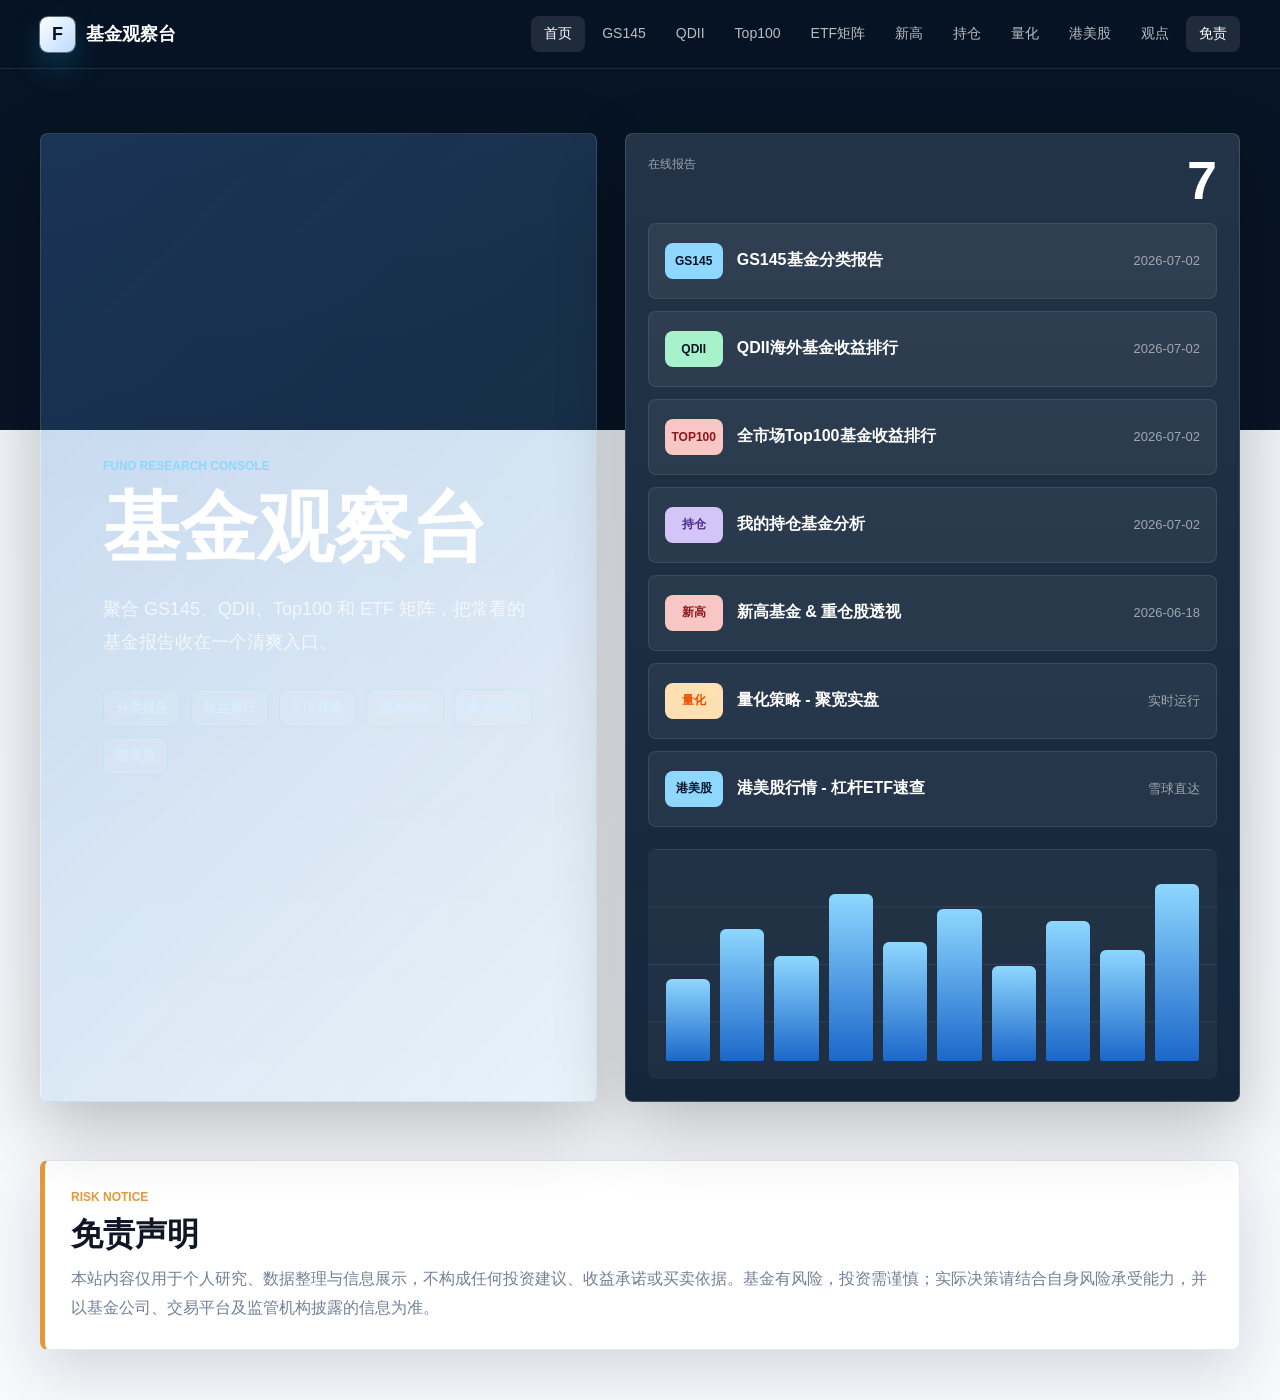
==== commit 1573a340: "Update all report data 2026-07-02" ====
--- a/index.html
+++ b/index.html
@@ -34,22 +34,22 @@
           <a class="board-item" href="pages/gs145.html">
             <span class="item-code">GS145</span>
             <span class="item-title">GS145基金分类报告</span>
-            <span class="item-meta">2026-07-01</span>
+            <span class="item-meta">2026-07-02</span>
           </a>
           <a class="board-item" href="pages/qdii.html">
             <span class="item-code accent">QDII</span>
             <span class="item-title">QDII海外基金收益排行</span>
-            <span class="item-meta">2026-07-01</span>
+            <span class="item-meta">2026-07-02</span>
           </a>
           <a class="board-item" href="pages/top100.html">
             <span class="item-code accent2">TOP100</span>
             <span class="item-title">全市场Top100基金收益排行</span>
-            <span class="item-meta">2026-07-01</span>
+            <span class="item-meta">2026-07-02</span>
           </a>
           <a class="board-item" href="pages/holding.html">
             <span class="item-code accent3">持仓</span>
             <span class="item-title">我的持仓基金分析</span>
-            <span class="item-meta">2026-07-01</span>
+            <span class="item-meta">2026-07-02</span>
           </a>
           <a class="board-item" href="pages/new_high.html">
             <span class="item-code accent2">新高</span>
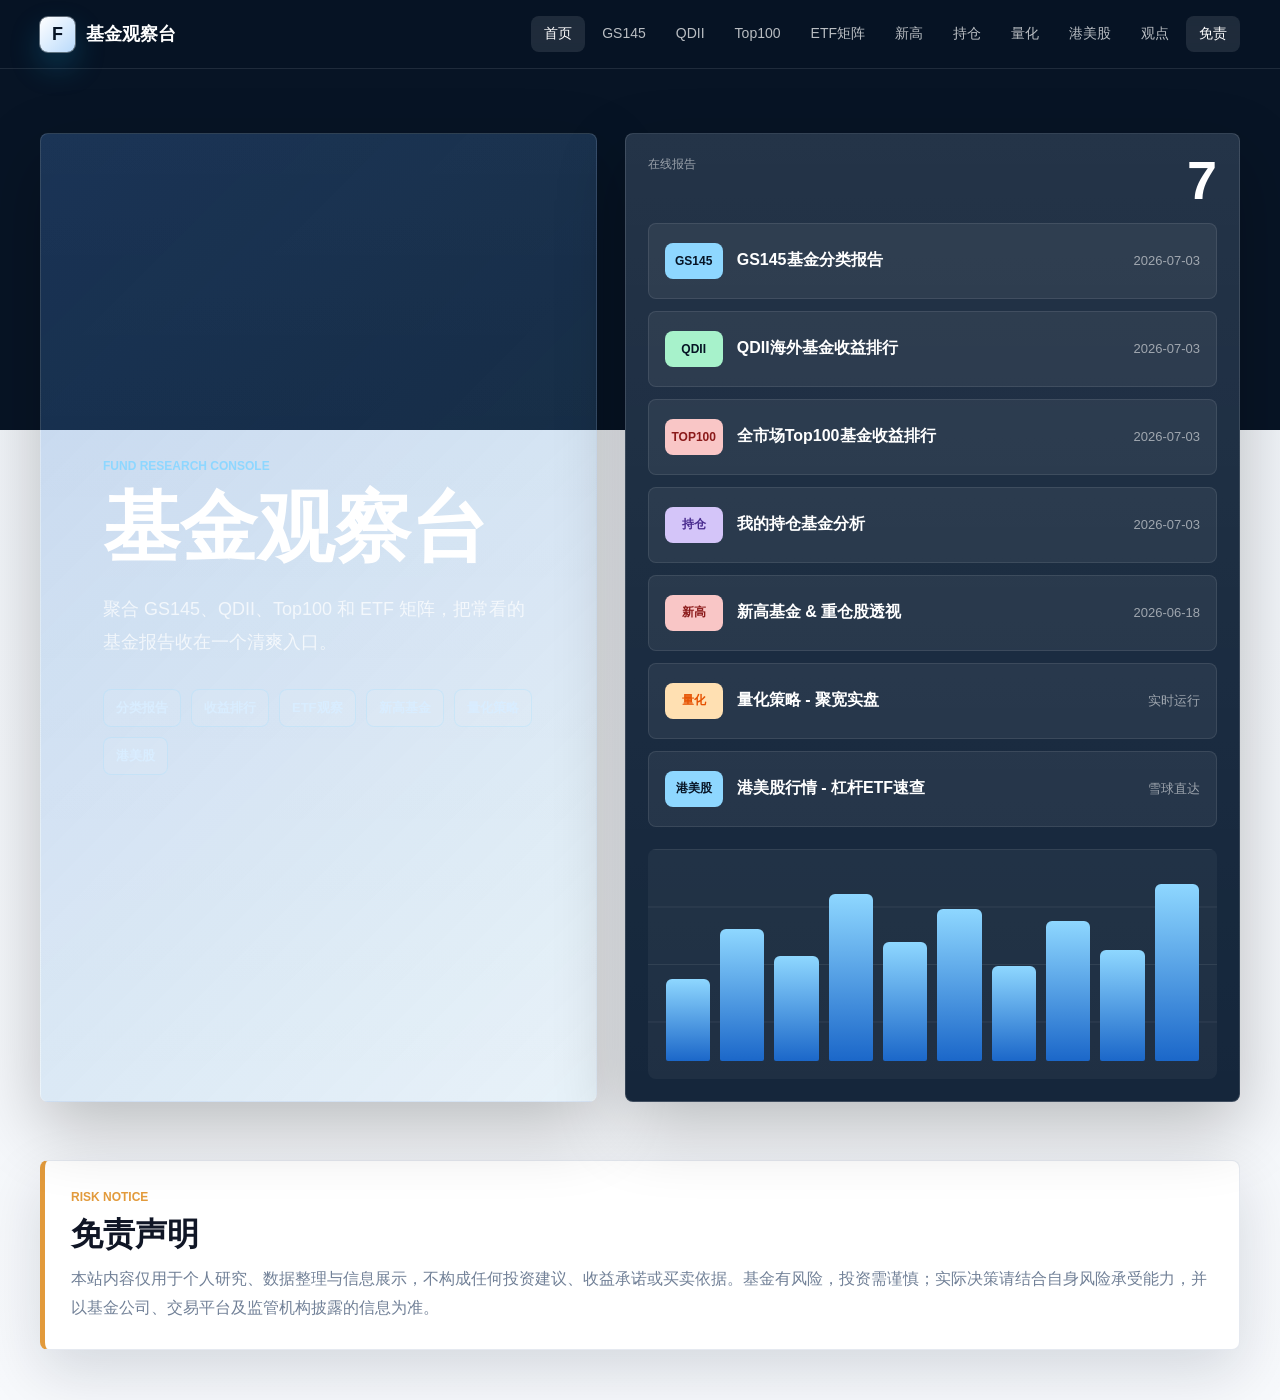
==== commit fb8c8e27: "Update all report data 2026-07-03" ====
--- a/index.html
+++ b/index.html
@@ -34,22 +34,22 @@
           <a class="board-item" href="pages/gs145.html">
             <span class="item-code">GS145</span>
             <span class="item-title">GS145基金分类报告</span>
-            <span class="item-meta">2026-07-02</span>
+            <span class="item-meta">2026-07-03</span>
           </a>
           <a class="board-item" href="pages/qdii.html">
             <span class="item-code accent">QDII</span>
             <span class="item-title">QDII海外基金收益排行</span>
-            <span class="item-meta">2026-07-02</span>
+            <span class="item-meta">2026-07-03</span>
           </a>
           <a class="board-item" href="pages/top100.html">
             <span class="item-code accent2">TOP100</span>
             <span class="item-title">全市场Top100基金收益排行</span>
-            <span class="item-meta">2026-07-02</span>
+            <span class="item-meta">2026-07-03</span>
           </a>
           <a class="board-item" href="pages/holding.html">
             <span class="item-code accent3">持仓</span>
             <span class="item-title">我的持仓基金分析</span>
-            <span class="item-meta">2026-07-02</span>
+            <span class="item-meta">2026-07-03</span>
           </a>
           <a class="board-item" href="pages/new_high.html">
             <span class="item-code accent2">新高</span>
